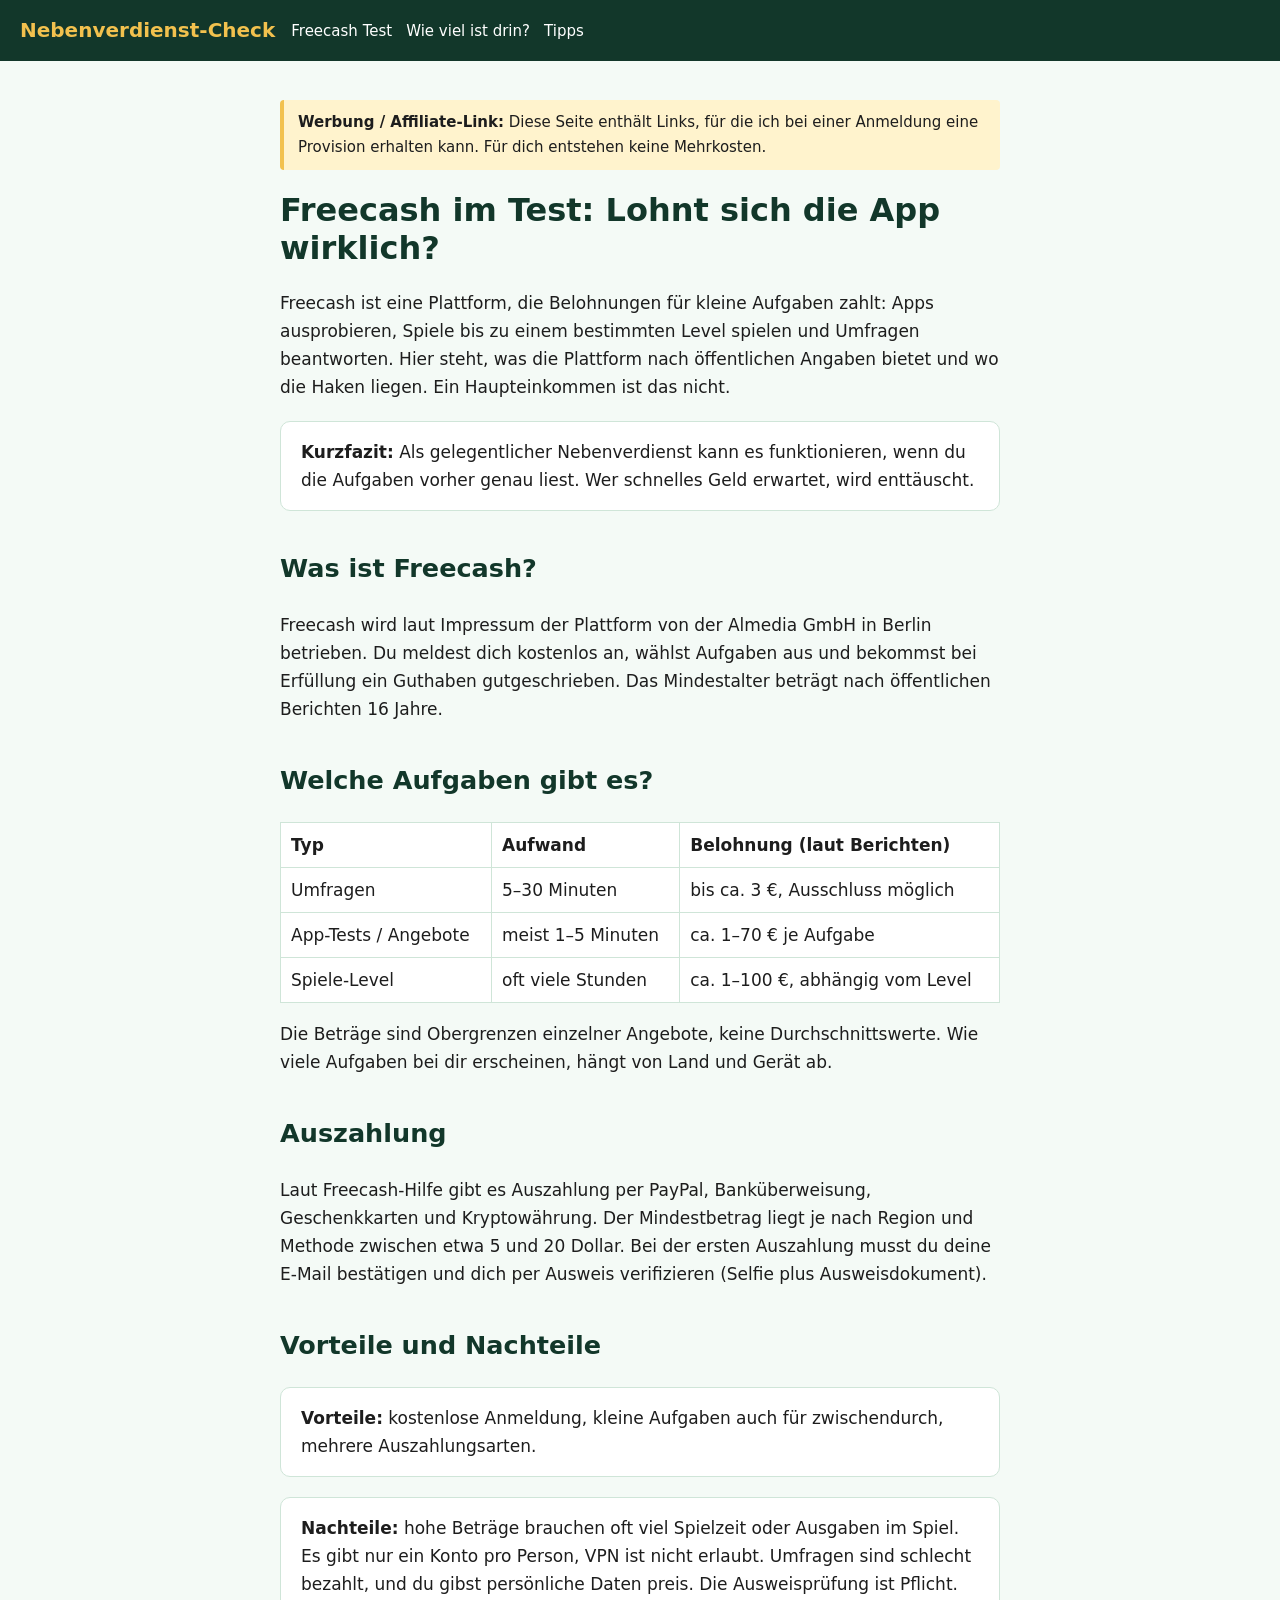
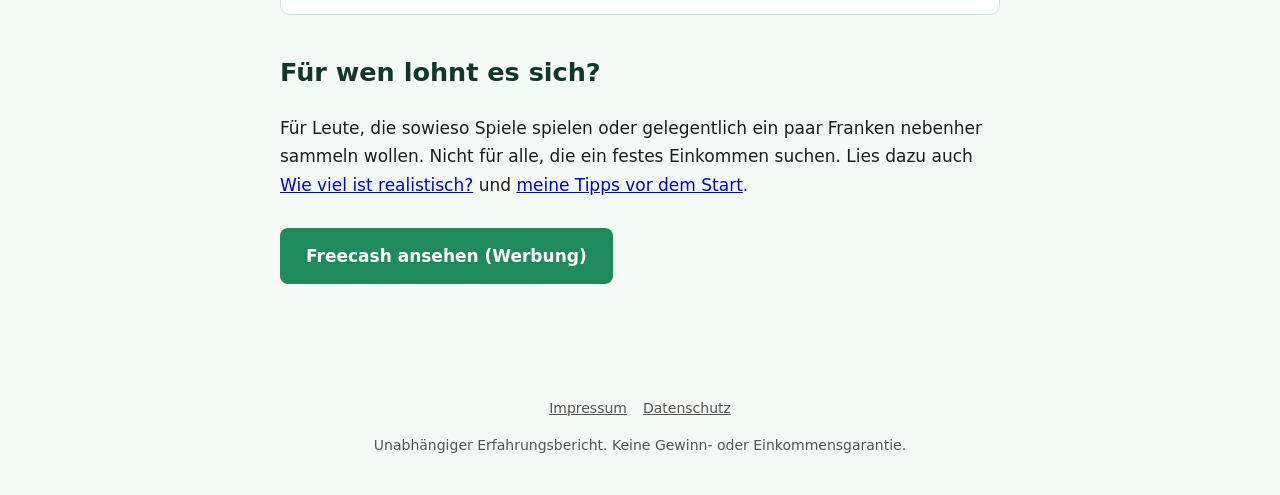
==== index.html @ c0facd13 "Add files via upload" ====
<!doctype html>
<html lang="de"><head><meta charset="utf-8"><meta name="viewport" content="width=device-width,initial-scale=1">
<title>Freecash im Test: Lohnt sich die App wirklich? | Nebenverdienst-Check</title>
<meta name="description" content="Freecash ehrlich getestet: Wie funktioniert die App, was ist realistisch, welche Nachteile gibt es und wie läuft die Auszahlung? Ohne Versprechen von schnellem Reichtum.">
<link rel="stylesheet" href="style.css"></head><body>
<header><a class="brand" translate="no" href="index.html">Nebenverdienst-Check</a>
<nav translate="no"><a href="index.html">Freecash Test</a><a href="verdienst.html">Wie viel ist drin?</a><a href="tipps.html">Tipps</a></nav></header>
<main>
<p class="hint"><b>Werbung / Affiliate-Link:</b> Diese Seite enthält Links, für die ich bei einer Anmeldung eine Provision erhalten kann. Für dich entstehen keine Mehrkosten.</p>
<h1>Freecash im Test: Lohnt sich die App wirklich?</h1>
<p>Freecash ist eine Plattform, die Belohnungen für kleine Aufgaben zahlt: Apps ausprobieren, Spiele bis zu einem bestimmten Level spielen und Umfragen beantworten. Hier steht, was die Plattform nach öffentlichen Angaben bietet und wo die Haken liegen. Ein Haupteinkommen ist das nicht.</p>
<div class="box"><b>Kurzfazit:</b> Als gelegentlicher Nebenverdienst kann es funktionieren, wenn du die Aufgaben vorher genau liest. Wer schnelles Geld erwartet, wird enttäuscht.</div>

<h2>Was ist Freecash?</h2>
<p>Freecash wird laut Impressum der Plattform von der Almedia GmbH in Berlin betrieben. Du meldest dich kostenlos an, wählst Aufgaben aus und bekommst bei Erfüllung ein Guthaben gutgeschrieben. Das Mindestalter beträgt nach öffentlichen Berichten 16 Jahre.</p>

<h2>Welche Aufgaben gibt es?</h2>
<table><tr><th>Typ</th><th>Aufwand</th><th>Belohnung (laut Berichten)</th></tr>
<tr><td>Umfragen</td><td>5–30 Minuten</td><td>bis ca. 3 €, Ausschluss möglich</td></tr>
<tr><td>App-Tests / Angebote</td><td>meist 1–5 Minuten</td><td>ca. 1–70 € je Aufgabe</td></tr>
<tr><td>Spiele-Level</td><td>oft viele Stunden</td><td>ca. 1–100 €, abhängig vom Level</td></tr></table>
<p>Die Beträge sind Obergrenzen einzelner Angebote, keine Durchschnittswerte. Wie viele Aufgaben bei dir erscheinen, hängt von Land und Gerät ab.</p>

<h2>Auszahlung</h2>
<p>Laut Freecash-Hilfe gibt es Auszahlung per PayPal, Banküberweisung, Geschenkkarten und Kryptowährung. Der Mindestbetrag liegt je nach Region und Methode zwischen etwa 5 und 20 Dollar. Bei der ersten Auszahlung musst du deine E-Mail bestätigen und dich per Ausweis verifizieren (Selfie plus Ausweisdokument).</p>

<h2>Vorteile und Nachteile</h2>
<div class="box"><b>Vorteile:</b> kostenlose Anmeldung, kleine Aufgaben auch für zwischendurch, mehrere Auszahlungsarten.</div>
<div class="box"><b>Nachteile:</b> hohe Beträge brauchen oft viel Spielzeit oder Ausgaben im Spiel. Es gibt nur ein Konto pro Person, VPN ist nicht erlaubt. Umfragen sind schlecht bezahlt, und du gibst persönliche Daten preis. Die Ausweisprüfung ist Pflicht.</div>

<h2>Für wen lohnt es sich?</h2>
<p>Für Leute, die sowieso Spiele spielen oder gelegentlich ein paar Franken nebenher sammeln wollen. Nicht für alle, die ein festes Einkommen suchen. Lies dazu auch <a href="verdienst.html">Wie viel ist realistisch?</a> und <a href="tipps.html">meine Tipps vor dem Start</a>.</p>

<p><a class="cta" rel="nofollow sponsored noopener" href="https://freecash.com/r/bd2f617508">Freecash ansehen (Werbung)</a></p>
</main>
<footer translate="no"><a href="imprint.html">Impressum</a><a href="privacy.html">Datenschutz</a><p>Unabhängiger Erfahrungsbericht. Keine Gewinn- oder Einkommensgarantie.</p></footer>
</body></html>
---- style.css ----
:root{--g:#1f8a5b;--d:#12372a;--c:#f4faf6;--y:#f2c14e;--t:#1d1d1d}
*{box-sizing:border-box}body{margin:0;font:17px/1.65 system-ui,Segoe UI,Arial,sans-serif;color:var(--t);background:var(--c)}
header{background:var(--d);color:#fff;padding:14px 20px;display:flex;flex-wrap:wrap;gap:16px;align-items:center}
header a{color:#fff;text-decoration:none}.brand{font-weight:700;font-size:20px;color:var(--y)}
nav a{margin-right:14px;font-size:15px}
main{max-width:760px;margin:0 auto;padding:24px 20px 60px}
h1{font-size:32px;line-height:1.2;color:var(--d)}h2{margin-top:36px;color:var(--d)}
.hint{background:#fff3cd;border-left:4px solid var(--y);padding:10px 14px;font-size:15px;border-radius:4px}
.box{background:#fff;border:1px solid #cfe5d8;border-radius:10px;padding:16px 20px;margin:20px 0}
.cta{display:inline-block;background:var(--g);color:#fff;padding:14px 26px;border-radius:8px;text-decoration:none;font-weight:700;margin:12px 0}
table{border-collapse:collapse;width:100%}td,th{border:1px solid #cfe5d8;padding:8px 10px;text-align:left;background:#fff}
footer{text-align:center;font-size:14px;padding:24px;color:#555}footer a{color:#555;margin:0 8px}
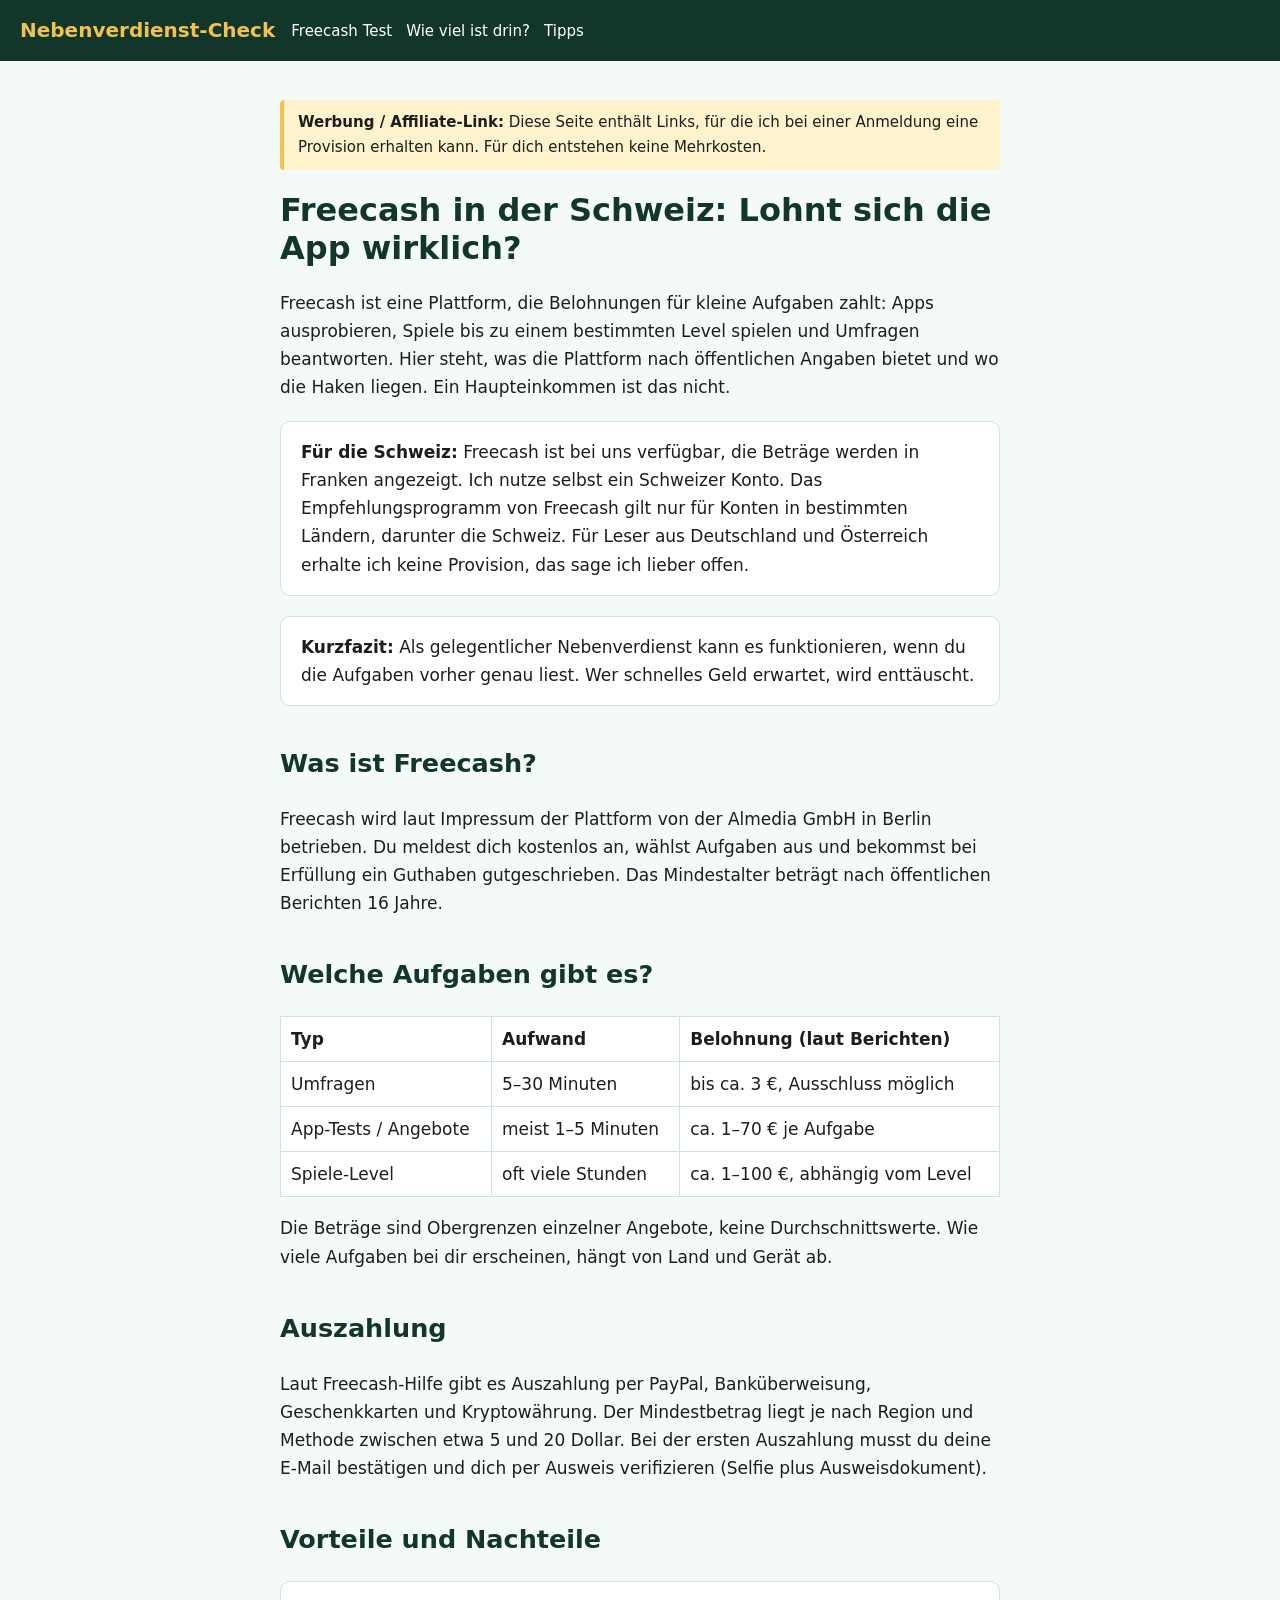
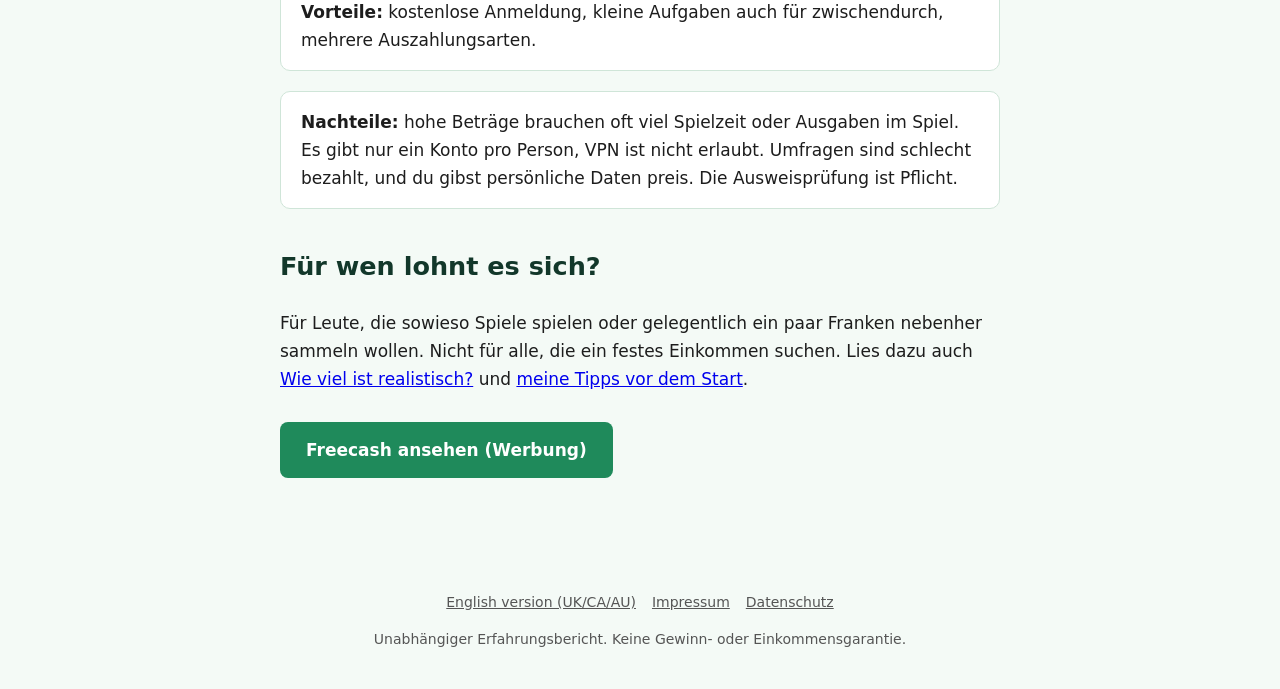
==== commit f0206f90: "Add files via upload" ====
--- a/index.html
+++ b/index.html
@@ -1,14 +1,15 @@
 <!doctype html>
 <html lang="de"><head><meta charset="utf-8"><meta name="viewport" content="width=device-width,initial-scale=1">
-<title>Freecash im Test: Lohnt sich die App wirklich? | Nebenverdienst-Check</title>
-<meta name="description" content="Freecash ehrlich getestet: Wie funktioniert die App, was ist realistisch, welche Nachteile gibt es und wie läuft die Auszahlung? Ohne Versprechen von schnellem Reichtum.">
+<title>Freecash Schweiz: Test und Erfahrungen | Nebenverdienst-Check</title>
+<meta name="description" content="Freecash in der Schweiz ehrlich getestet: Wie funktioniert die App, was ist realistisch, welche Nachteile gibt es und wie läuft die Auszahlung? Ohne Versprechen von schnellem Reichtum.">
 <link rel="stylesheet" href="style.css"></head><body>
 <header><a class="brand" translate="no" href="index.html">Nebenverdienst-Check</a>
 <nav translate="no"><a href="index.html">Freecash Test</a><a href="verdienst.html">Wie viel ist drin?</a><a href="tipps.html">Tipps</a></nav></header>
 <main>
 <p class="hint"><b>Werbung / Affiliate-Link:</b> Diese Seite enthält Links, für die ich bei einer Anmeldung eine Provision erhalten kann. Für dich entstehen keine Mehrkosten.</p>
-<h1>Freecash im Test: Lohnt sich die App wirklich?</h1>
+<h1>Freecash in der Schweiz: Lohnt sich die App wirklich?</h1>
 <p>Freecash ist eine Plattform, die Belohnungen für kleine Aufgaben zahlt: Apps ausprobieren, Spiele bis zu einem bestimmten Level spielen und Umfragen beantworten. Hier steht, was die Plattform nach öffentlichen Angaben bietet und wo die Haken liegen. Ein Haupteinkommen ist das nicht.</p>
+<div class="box"><b>Für die Schweiz:</b> Freecash ist bei uns verfügbar, die Beträge werden in Franken angezeigt. Ich nutze selbst ein Schweizer Konto. Das Empfehlungsprogramm von Freecash gilt nur für Konten in bestimmten Ländern, darunter die Schweiz. Für Leser aus Deutschland und Österreich erhalte ich keine Provision, das sage ich lieber offen.</div>
 <div class="box"><b>Kurzfazit:</b> Als gelegentlicher Nebenverdienst kann es funktionieren, wenn du die Aufgaben vorher genau liest. Wer schnelles Geld erwartet, wird enttäuscht.</div>
 
 <h2>Was ist Freecash?</h2>
@@ -33,5 +34,5 @@
 
 <p><a class="cta" rel="nofollow sponsored noopener" href="https://freecash.com/r/bd2f617508">Freecash ansehen (Werbung)</a></p>
 </main>
-<footer translate="no"><a href="imprint.html">Impressum</a><a href="privacy.html">Datenschutz</a><p>Unabhängiger Erfahrungsbericht. Keine Gewinn- oder Einkommensgarantie.</p></footer>
+<footer translate="no"><a href="en/index.html">English version (UK/CA/AU)</a><a href="imprint.html">Impressum</a><a href="privacy.html">Datenschutz</a><p>Unabhängiger Erfahrungsbericht. Keine Gewinn- oder Einkommensgarantie.</p></footer>
 </body></html>
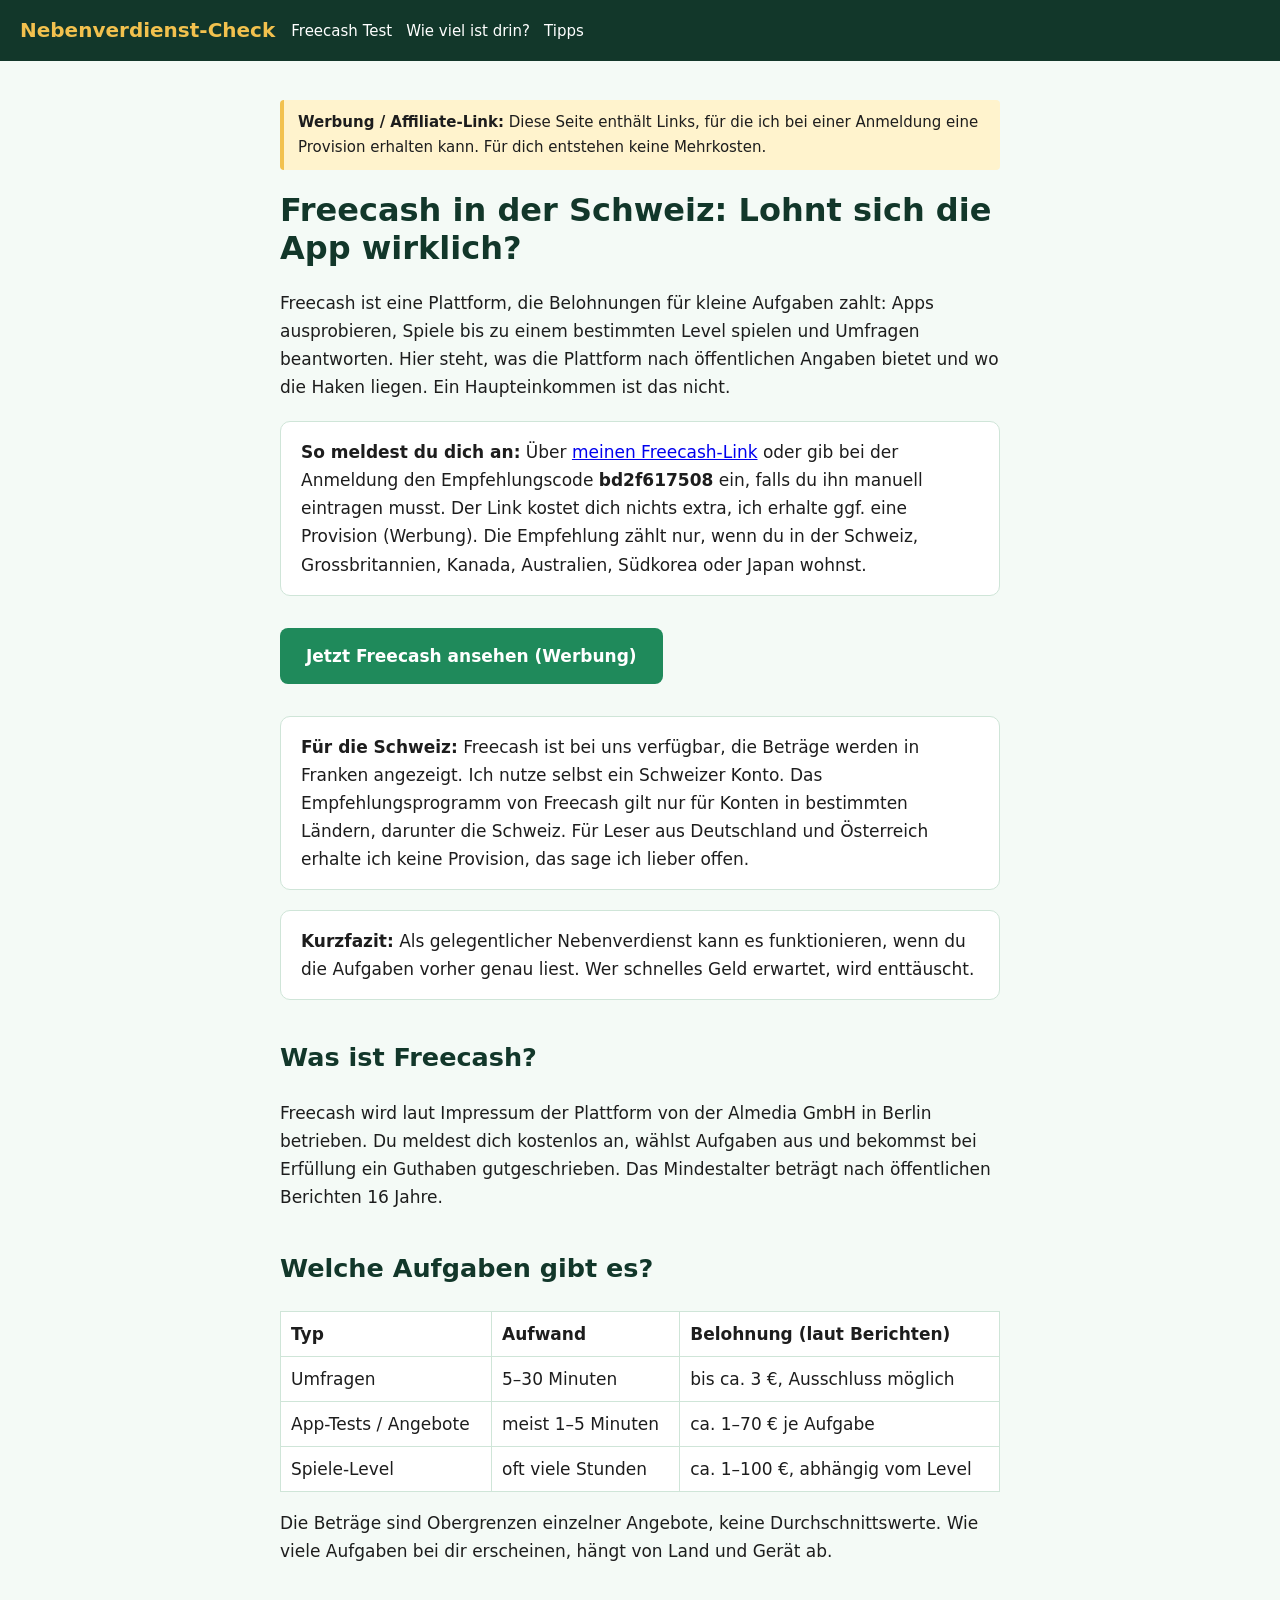
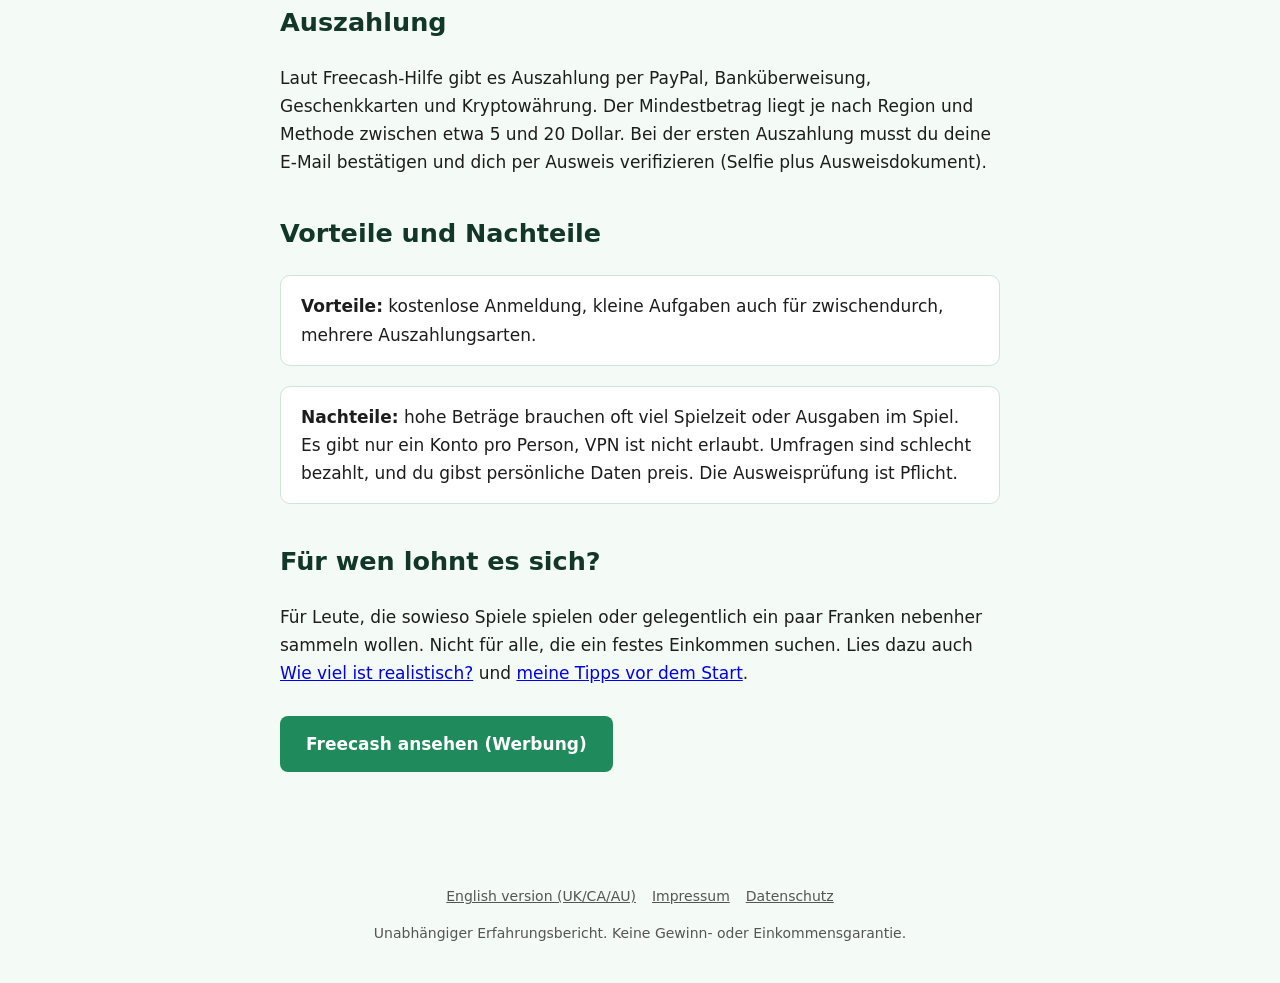
==== commit 93d68e7a: "Add files via upload" ====
--- a/index.html
+++ b/index.html
@@ -9,6 +9,9 @@
 <p class="hint"><b>Werbung / Affiliate-Link:</b> Diese Seite enthält Links, für die ich bei einer Anmeldung eine Provision erhalten kann. Für dich entstehen keine Mehrkosten.</p>
 <h1>Freecash in der Schweiz: Lohnt sich die App wirklich?</h1>
 <p>Freecash ist eine Plattform, die Belohnungen für kleine Aufgaben zahlt: Apps ausprobieren, Spiele bis zu einem bestimmten Level spielen und Umfragen beantworten. Hier steht, was die Plattform nach öffentlichen Angaben bietet und wo die Haken liegen. Ein Haupteinkommen ist das nicht.</p>
+<div class="box"><b>So meldest du dich an:</b> Über <a rel="nofollow sponsored noopener" href="https://freecash.com/r/bd2f617508">meinen Freecash-Link</a> oder gib bei der Anmeldung den Empfehlungscode <b>bd2f617508</b> ein, falls du ihn manuell eintragen musst. Der Link kostet dich nichts extra, ich erhalte ggf. eine Provision (Werbung). Die Empfehlung zählt nur, wenn du in der Schweiz, Grossbritannien, Kanada, Australien, Südkorea oder Japan wohnst.</div>
+<p><a class="cta" rel="nofollow sponsored noopener" href="https://freecash.com/r/bd2f617508">Jetzt Freecash ansehen (Werbung)</a></p>
+
 <div class="box"><b>Für die Schweiz:</b> Freecash ist bei uns verfügbar, die Beträge werden in Franken angezeigt. Ich nutze selbst ein Schweizer Konto. Das Empfehlungsprogramm von Freecash gilt nur für Konten in bestimmten Ländern, darunter die Schweiz. Für Leser aus Deutschland und Österreich erhalte ich keine Provision, das sage ich lieber offen.</div>
 <div class="box"><b>Kurzfazit:</b> Als gelegentlicher Nebenverdienst kann es funktionieren, wenn du die Aufgaben vorher genau liest. Wer schnelles Geld erwartet, wird enttäuscht.</div>
 
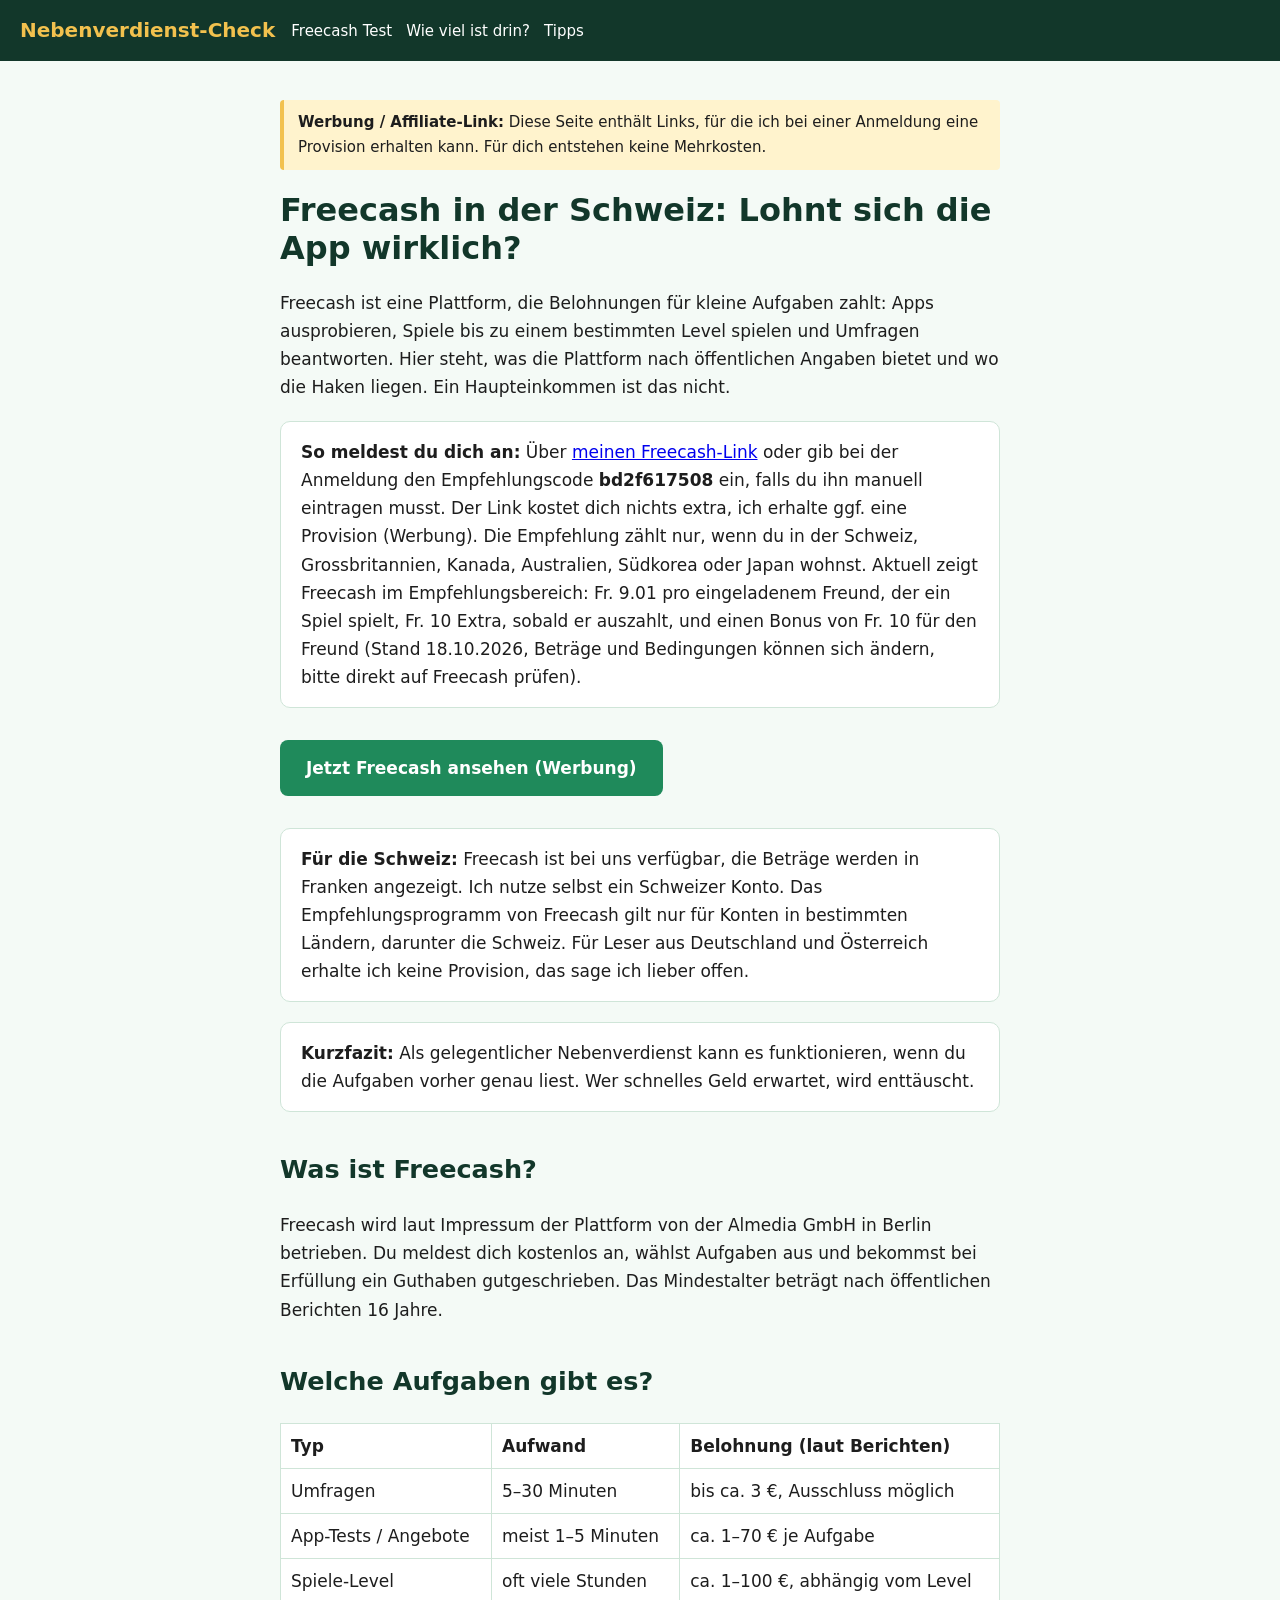
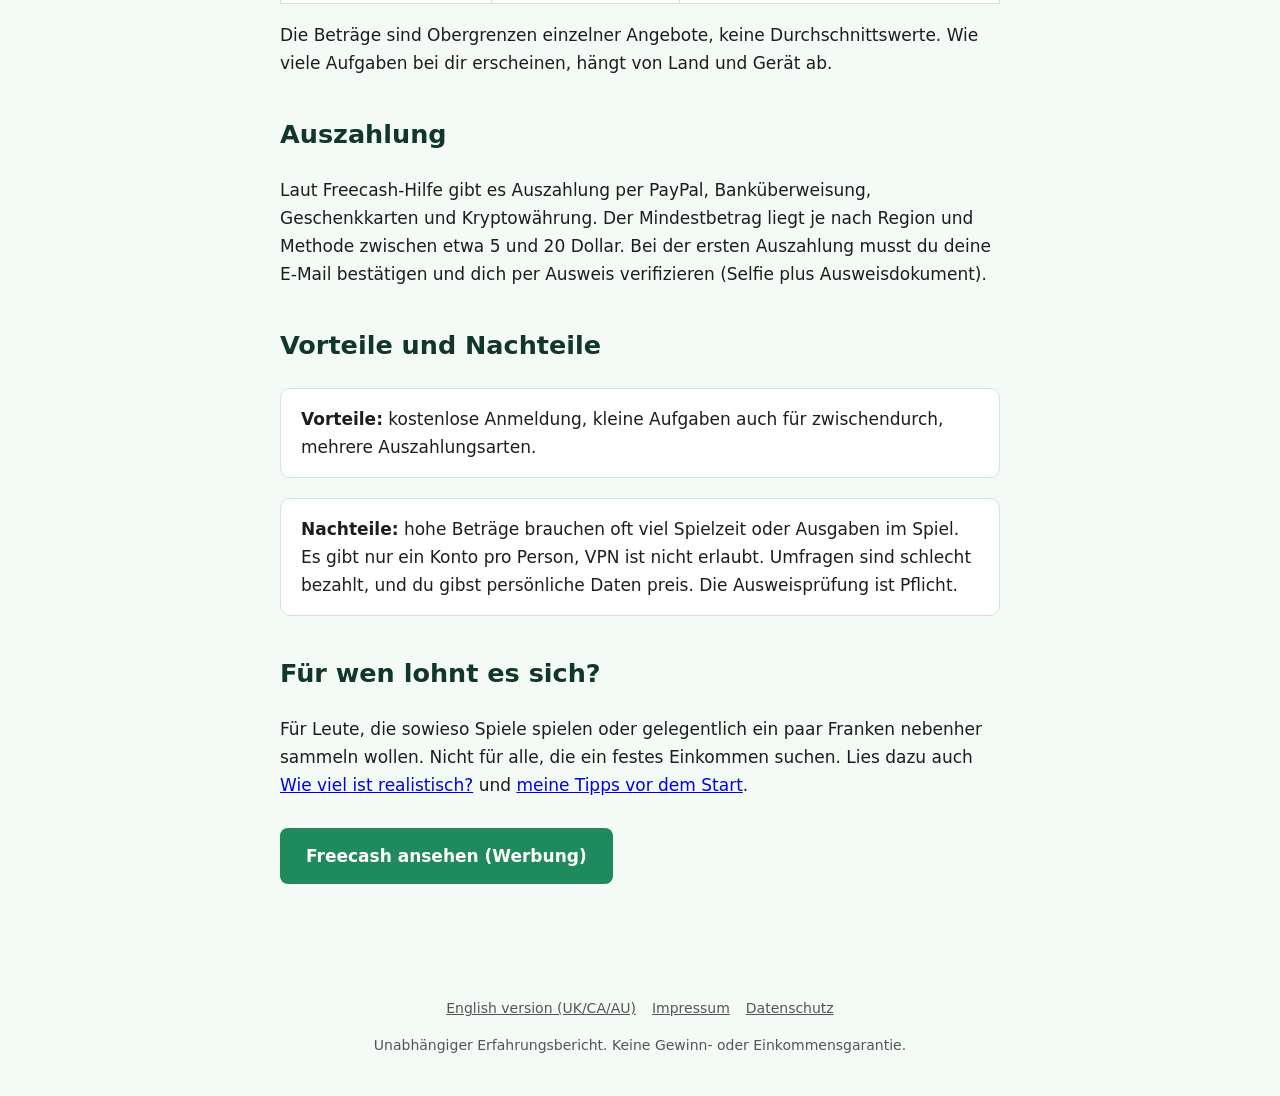
==== commit c2e43e6b: "Add files via upload" ====
--- a/index.html
+++ b/index.html
@@ -9,7 +9,7 @@
 <p class="hint"><b>Werbung / Affiliate-Link:</b> Diese Seite enthält Links, für die ich bei einer Anmeldung eine Provision erhalten kann. Für dich entstehen keine Mehrkosten.</p>
 <h1>Freecash in der Schweiz: Lohnt sich die App wirklich?</h1>
 <p>Freecash ist eine Plattform, die Belohnungen für kleine Aufgaben zahlt: Apps ausprobieren, Spiele bis zu einem bestimmten Level spielen und Umfragen beantworten. Hier steht, was die Plattform nach öffentlichen Angaben bietet und wo die Haken liegen. Ein Haupteinkommen ist das nicht.</p>
-<div class="box"><b>So meldest du dich an:</b> Über <a rel="nofollow sponsored noopener" href="https://freecash.com/r/bd2f617508">meinen Freecash-Link</a> oder gib bei der Anmeldung den Empfehlungscode <b>bd2f617508</b> ein, falls du ihn manuell eintragen musst. Der Link kostet dich nichts extra, ich erhalte ggf. eine Provision (Werbung). Die Empfehlung zählt nur, wenn du in der Schweiz, Grossbritannien, Kanada, Australien, Südkorea oder Japan wohnst.</div>
+<div class="box"><b>So meldest du dich an:</b> Über <a rel="nofollow sponsored noopener" href="https://freecash.com/r/bd2f617508">meinen Freecash-Link</a> oder gib bei der Anmeldung den Empfehlungscode <b>bd2f617508</b> ein, falls du ihn manuell eintragen musst. Der Link kostet dich nichts extra, ich erhalte ggf. eine Provision (Werbung). Die Empfehlung zählt nur, wenn du in der Schweiz, Grossbritannien, Kanada, Australien, Südkorea oder Japan wohnst. Aktuell zeigt Freecash im Empfehlungsbereich: Fr. 9.01 pro eingeladenem Freund, der ein Spiel spielt, Fr. 10 Extra, sobald er auszahlt, und einen Bonus von Fr. 10 für den Freund (Stand 18.10.2026, Beträge und Bedingungen können sich ändern, bitte direkt auf Freecash prüfen).</div>
 <p><a class="cta" rel="nofollow sponsored noopener" href="https://freecash.com/r/bd2f617508">Jetzt Freecash ansehen (Werbung)</a></p>
 
 <div class="box"><b>Für die Schweiz:</b> Freecash ist bei uns verfügbar, die Beträge werden in Franken angezeigt. Ich nutze selbst ein Schweizer Konto. Das Empfehlungsprogramm von Freecash gilt nur für Konten in bestimmten Ländern, darunter die Schweiz. Für Leser aus Deutschland und Österreich erhalte ich keine Provision, das sage ich lieber offen.</div>
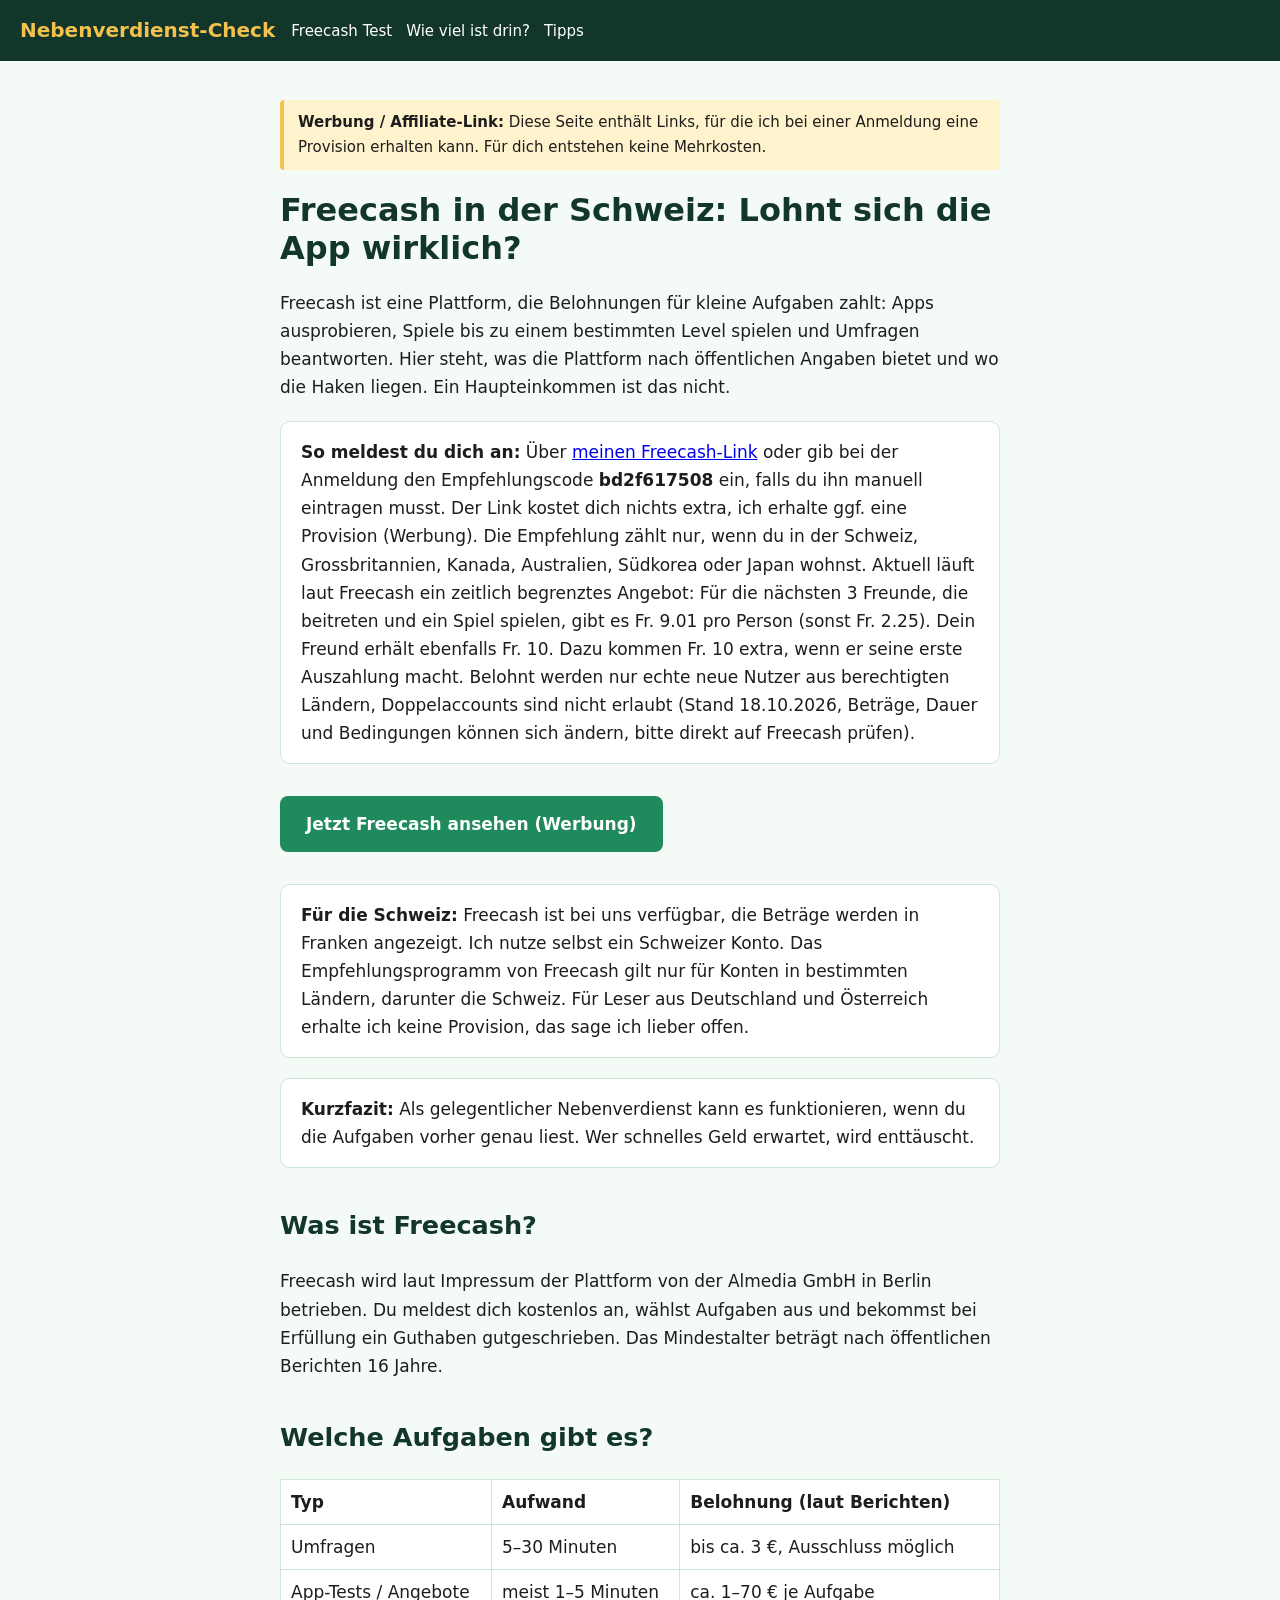
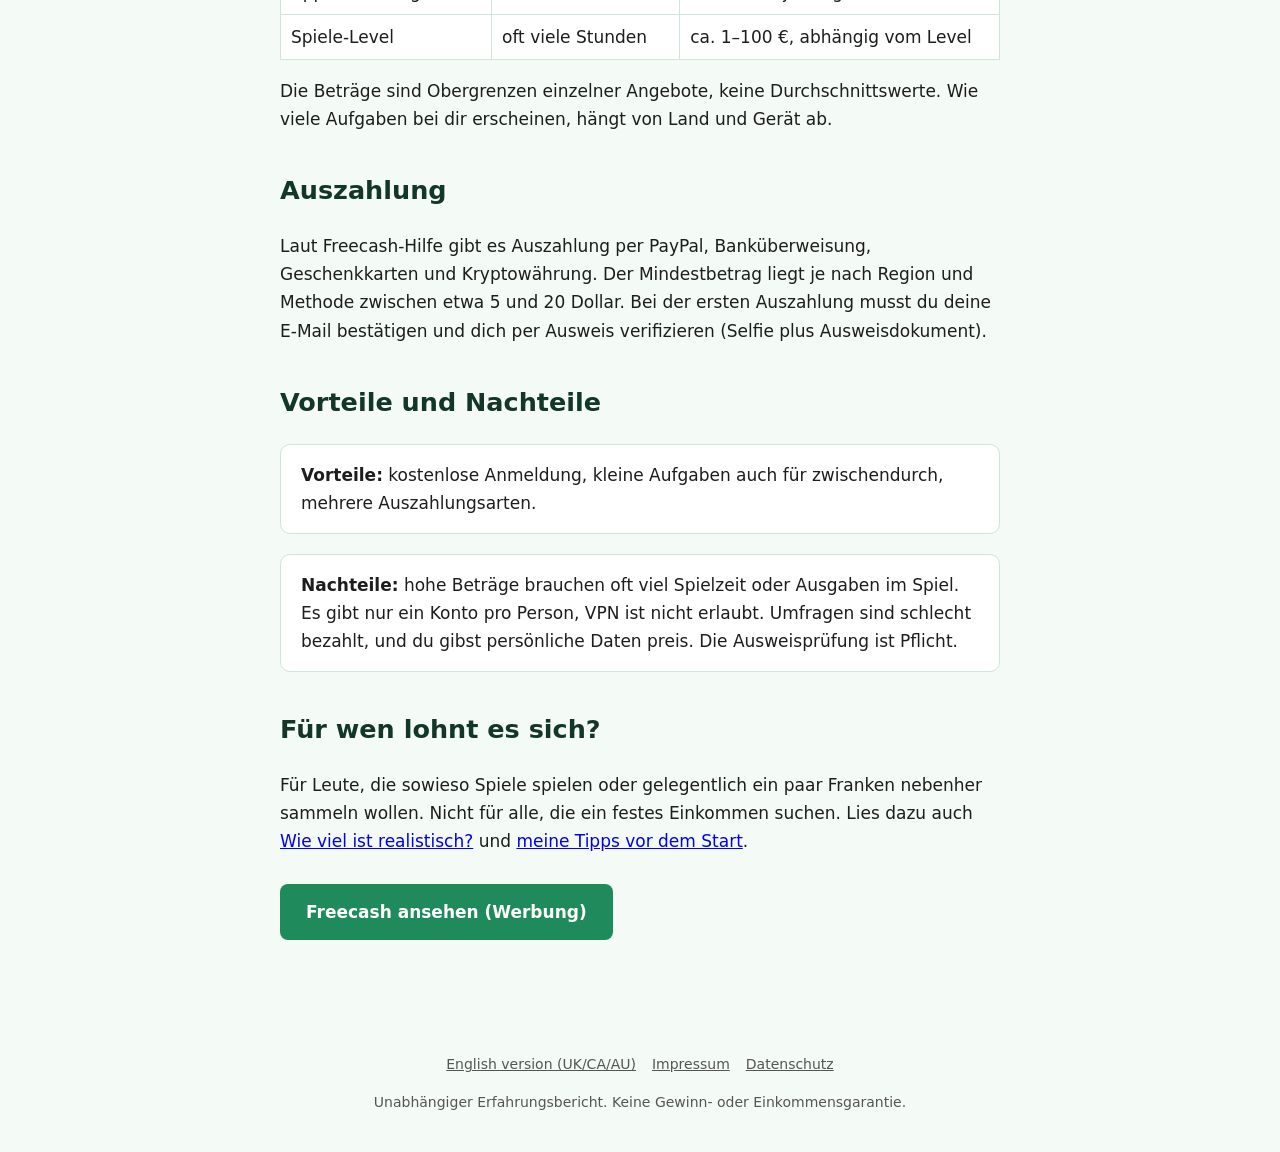
==== commit 90eaf7f5: "Add files via upload" ====
--- a/index.html
+++ b/index.html
@@ -9,7 +9,7 @@
 <p class="hint"><b>Werbung / Affiliate-Link:</b> Diese Seite enthält Links, für die ich bei einer Anmeldung eine Provision erhalten kann. Für dich entstehen keine Mehrkosten.</p>
 <h1>Freecash in der Schweiz: Lohnt sich die App wirklich?</h1>
 <p>Freecash ist eine Plattform, die Belohnungen für kleine Aufgaben zahlt: Apps ausprobieren, Spiele bis zu einem bestimmten Level spielen und Umfragen beantworten. Hier steht, was die Plattform nach öffentlichen Angaben bietet und wo die Haken liegen. Ein Haupteinkommen ist das nicht.</p>
-<div class="box"><b>So meldest du dich an:</b> Über <a rel="nofollow sponsored noopener" href="https://freecash.com/r/bd2f617508">meinen Freecash-Link</a> oder gib bei der Anmeldung den Empfehlungscode <b>bd2f617508</b> ein, falls du ihn manuell eintragen musst. Der Link kostet dich nichts extra, ich erhalte ggf. eine Provision (Werbung). Die Empfehlung zählt nur, wenn du in der Schweiz, Grossbritannien, Kanada, Australien, Südkorea oder Japan wohnst. Aktuell zeigt Freecash im Empfehlungsbereich: Fr. 9.01 pro eingeladenem Freund, der ein Spiel spielt, Fr. 10 Extra, sobald er auszahlt, und einen Bonus von Fr. 10 für den Freund (Stand 18.10.2026, Beträge und Bedingungen können sich ändern, bitte direkt auf Freecash prüfen).</div>
+<div class="box"><b>So meldest du dich an:</b> Über <a rel="nofollow sponsored noopener" href="https://freecash.com/r/bd2f617508">meinen Freecash-Link</a> oder gib bei der Anmeldung den Empfehlungscode <b>bd2f617508</b> ein, falls du ihn manuell eintragen musst. Der Link kostet dich nichts extra, ich erhalte ggf. eine Provision (Werbung). Die Empfehlung zählt nur, wenn du in der Schweiz, Grossbritannien, Kanada, Australien, Südkorea oder Japan wohnst. Aktuell läuft laut Freecash ein zeitlich begrenztes Angebot: Für die nächsten 3 Freunde, die beitreten und ein Spiel spielen, gibt es Fr. 9.01 pro Person (sonst Fr. 2.25). Dein Freund erhält ebenfalls Fr. 10. Dazu kommen Fr. 10 extra, wenn er seine erste Auszahlung macht. Belohnt werden nur echte neue Nutzer aus berechtigten Ländern, Doppelaccounts sind nicht erlaubt (Stand 18.10.2026, Beträge, Dauer und Bedingungen können sich ändern, bitte direkt auf Freecash prüfen).</div>
 <p><a class="cta" rel="nofollow sponsored noopener" href="https://freecash.com/r/bd2f617508">Jetzt Freecash ansehen (Werbung)</a></p>
 
 <div class="box"><b>Für die Schweiz:</b> Freecash ist bei uns verfügbar, die Beträge werden in Franken angezeigt. Ich nutze selbst ein Schweizer Konto. Das Empfehlungsprogramm von Freecash gilt nur für Konten in bestimmten Ländern, darunter die Schweiz. Für Leser aus Deutschland und Österreich erhalte ich keine Provision, das sage ich lieber offen.</div>
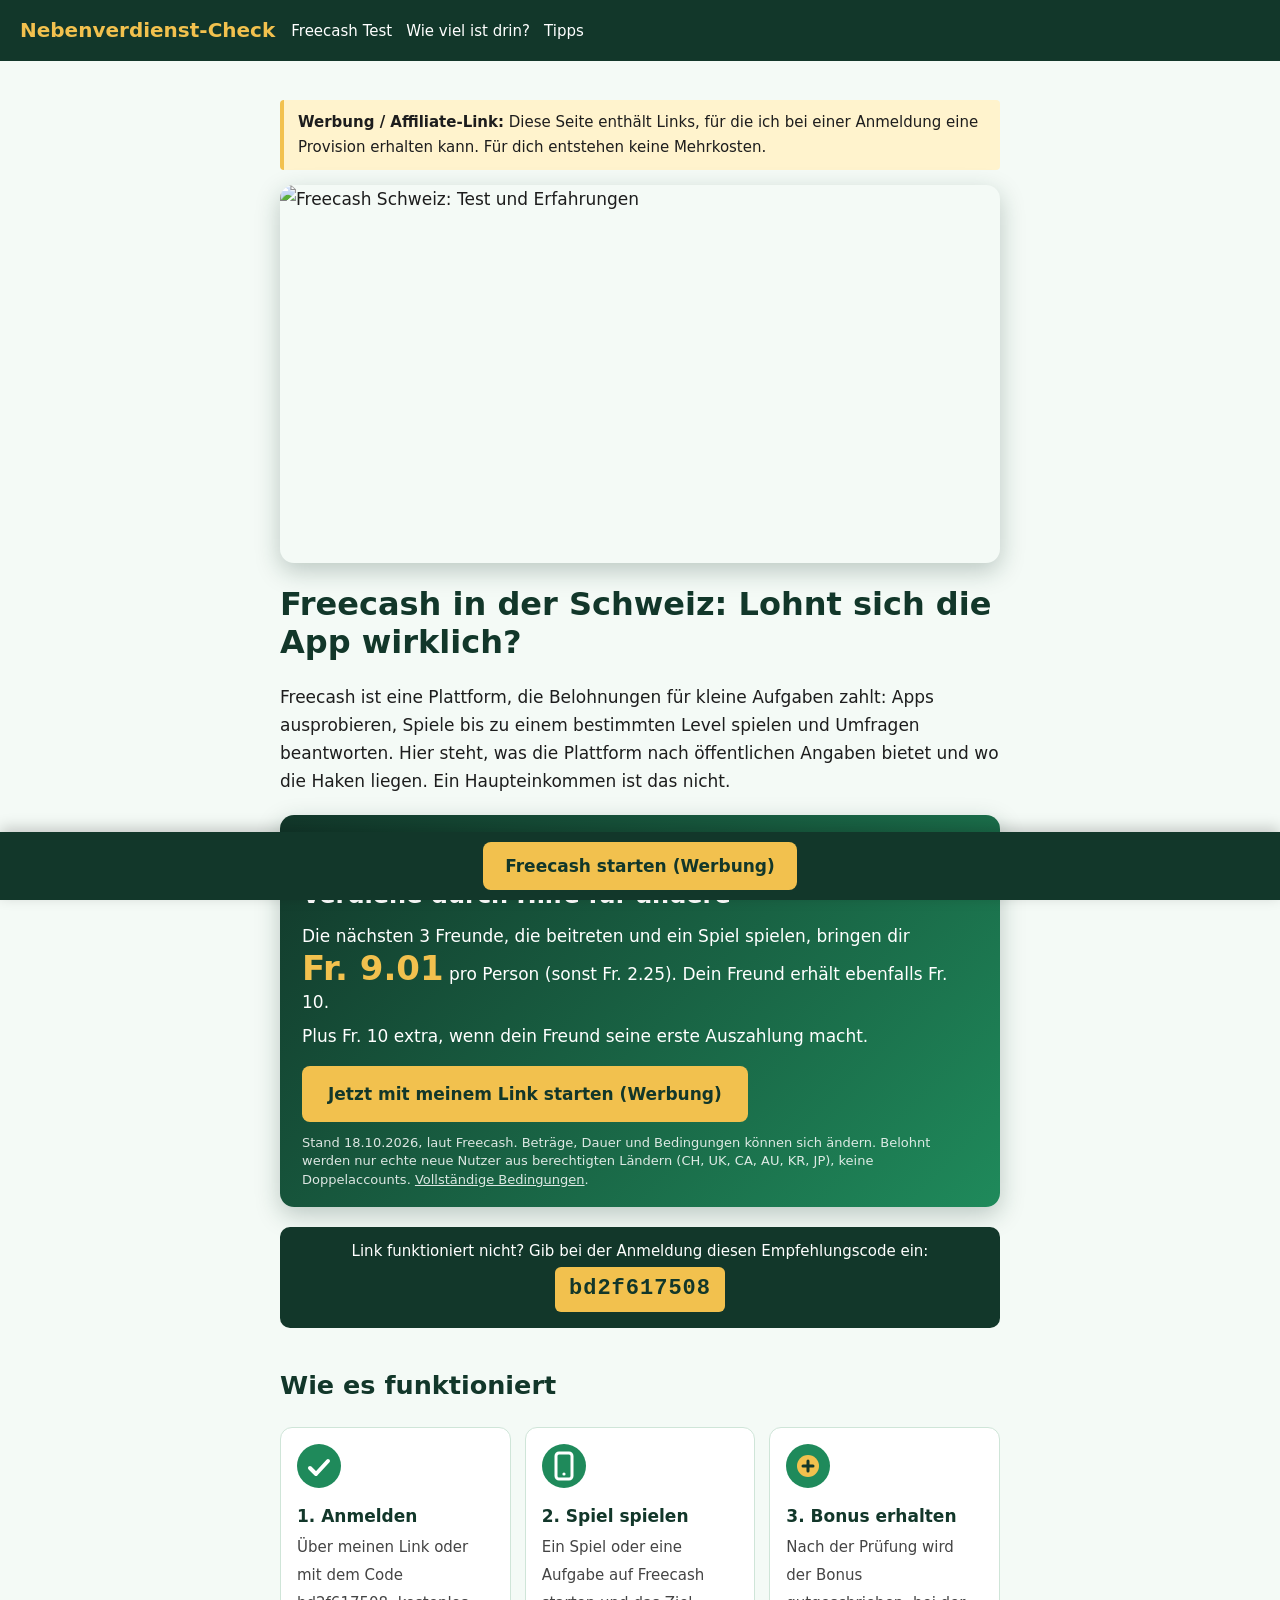
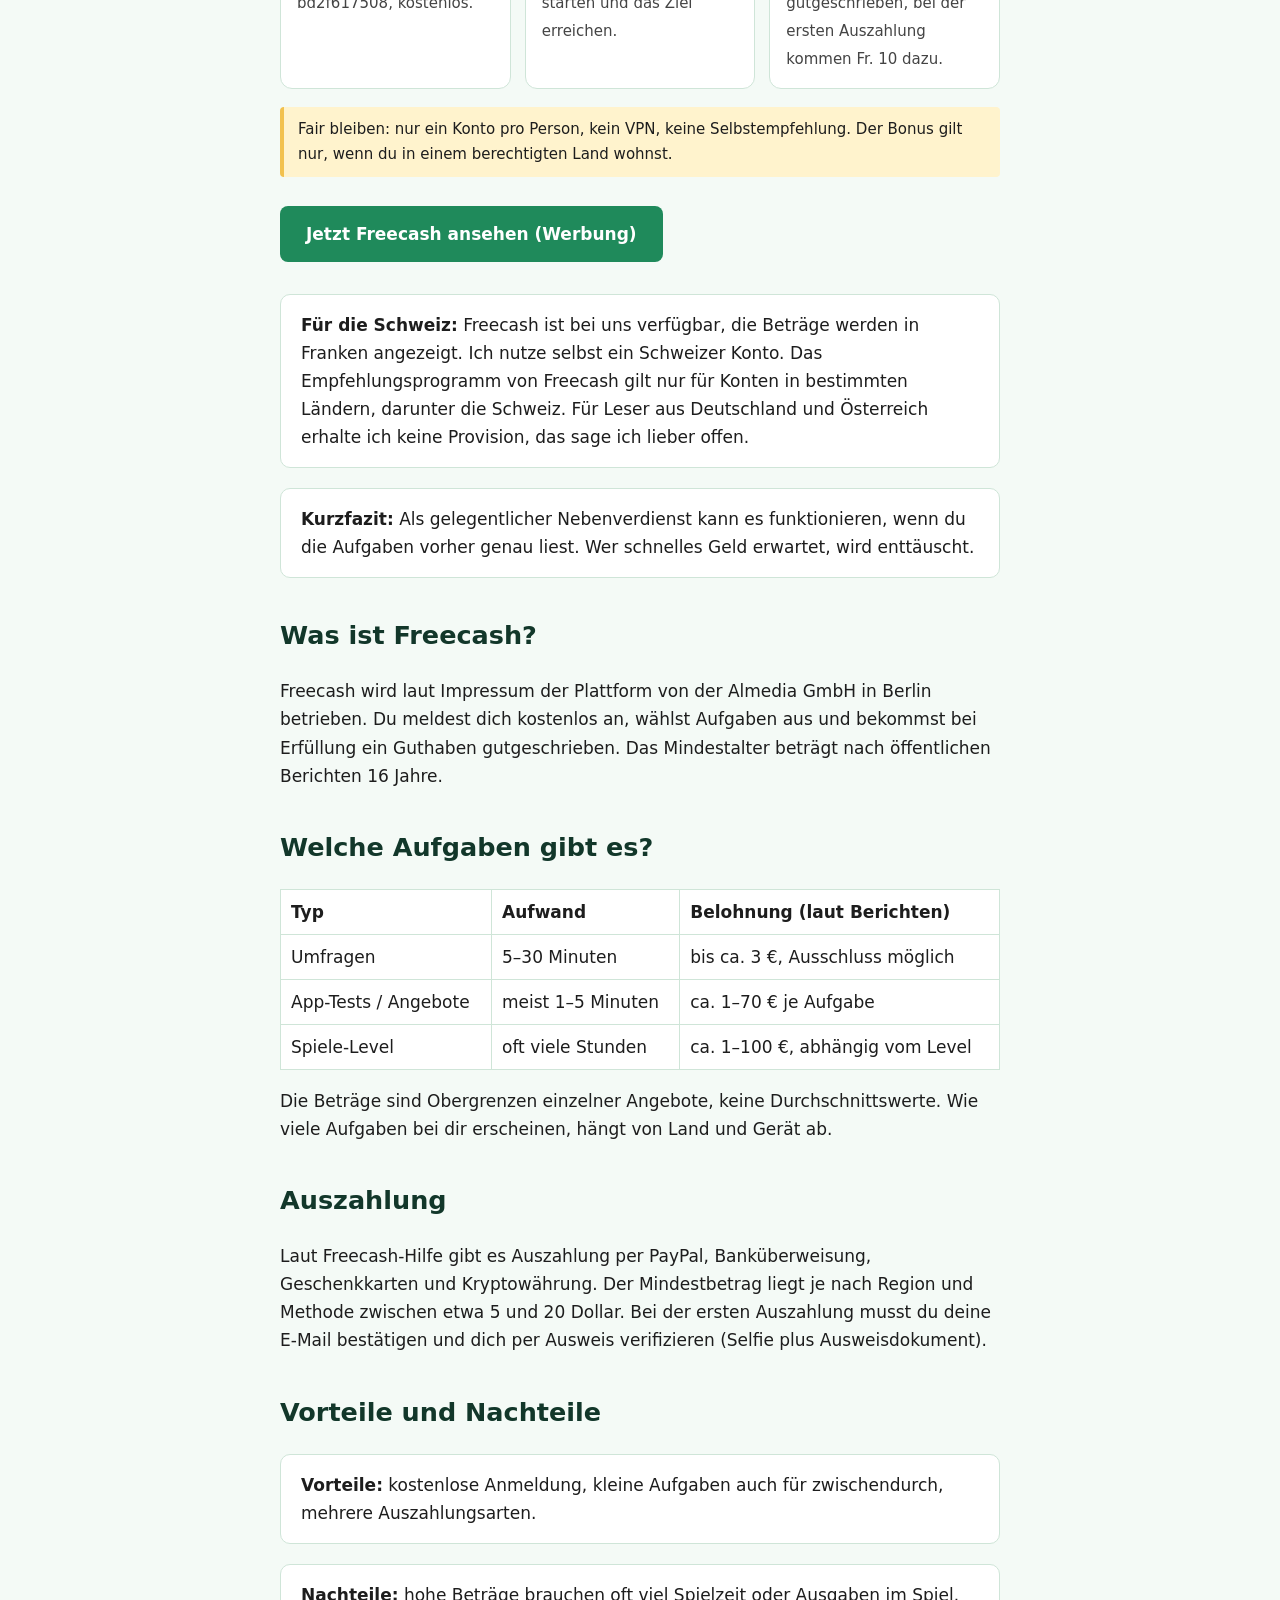
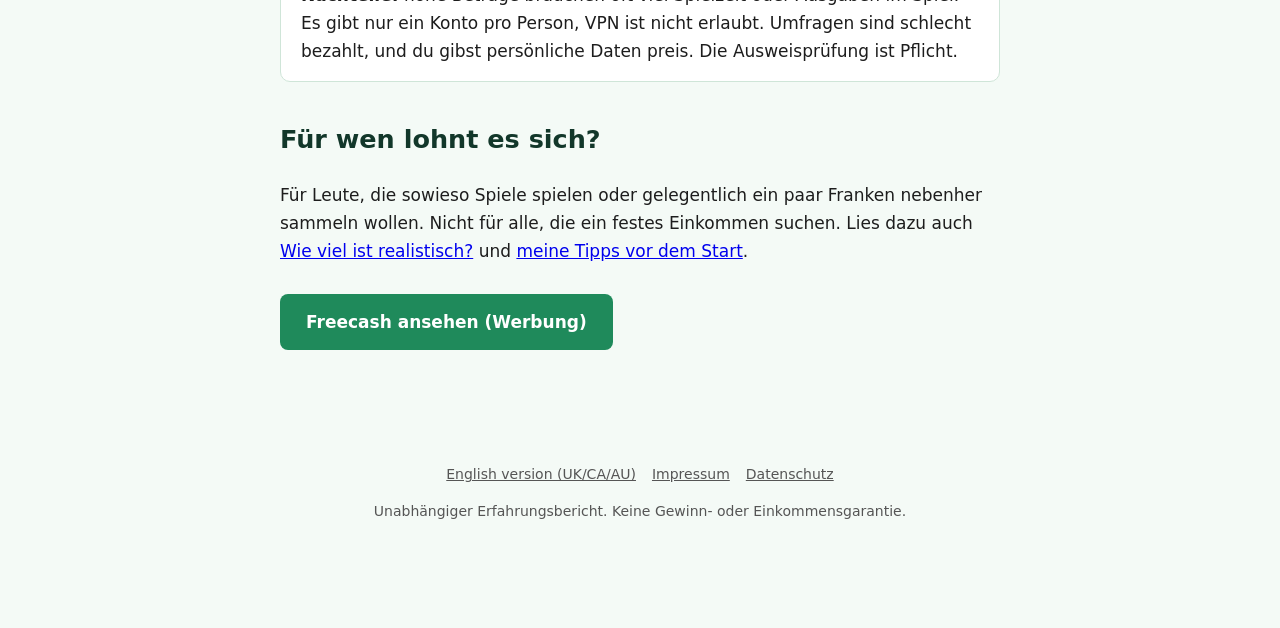
==== commit 1992ff86: "Add files via upload" ====
--- a/index.html
+++ b/index.html
@@ -7,9 +7,21 @@
 <nav translate="no"><a href="index.html">Freecash Test</a><a href="verdienst.html">Wie viel ist drin?</a><a href="tipps.html">Tipps</a></nav></header>
 <main>
 <p class="hint"><b>Werbung / Affiliate-Link:</b> Diese Seite enthält Links, für die ich bei einer Anmeldung eine Provision erhalten kann. Für dich entstehen keine Mehrkosten.</p>
+<img class="hero" src="img/hero-de.jpg" width="1200" height="630" alt="Freecash Schweiz: Test und Erfahrungen">
 <h1>Freecash in der Schweiz: Lohnt sich die App wirklich?</h1>
 <p>Freecash ist eine Plattform, die Belohnungen für kleine Aufgaben zahlt: Apps ausprobieren, Spiele bis zu einem bestimmten Level spielen und Umfragen beantworten. Hier steht, was die Plattform nach öffentlichen Angaben bietet und wo die Haken liegen. Ein Haupteinkommen ist das nicht.</p>
-<div class="box"><b>So meldest du dich an:</b> Über <a rel="nofollow sponsored noopener" href="https://freecash.com/r/bd2f617508">meinen Freecash-Link</a> oder gib bei der Anmeldung den Empfehlungscode <b>bd2f617508</b> ein, falls du ihn manuell eintragen musst. Der Link kostet dich nichts extra, ich erhalte ggf. eine Provision (Werbung). Die Empfehlung zählt nur, wenn du in der Schweiz, Grossbritannien, Kanada, Australien, Südkorea oder Japan wohnst. Aktuell läuft laut Freecash ein zeitlich begrenztes Angebot: Für die nächsten 3 Freunde, die beitreten und ein Spiel spielen, gibt es Fr. 9.01 pro Person (sonst Fr. 2.25). Dein Freund erhält ebenfalls Fr. 10. Dazu kommen Fr. 10 extra, wenn er seine erste Auszahlung macht. Belohnt werden nur echte neue Nutzer aus berechtigten Ländern, Doppelaccounts sind nicht erlaubt (Stand 18.10.2026, Beträge, Dauer und Bedingungen können sich ändern, bitte direkt auf Freecash prüfen).</div>
+<div class="offer-card"><span class="tag">Zeitlich begrenztes Angebot</span>
+<h2>Verdiene durch Hilfe für andere</h2>
+<p>Die nächsten 3 Freunde, die beitreten und ein Spiel spielen, bringen dir <span class="big">Fr. 9.01</span> pro Person (sonst Fr. 2.25). Dein Freund erhält ebenfalls Fr. 10.</p>
+<p>Plus Fr. 10 extra, wenn dein Freund seine erste Auszahlung macht.</p>
+<a class="cta" rel="nofollow sponsored noopener" href="https://freecash.com/r/bd2f617508">Jetzt mit meinem Link starten (Werbung)</a>
+<small>Stand 18.10.2026, laut Freecash. Beträge, Dauer und Bedingungen können sich ändern. Belohnt werden nur echte neue Nutzer aus berechtigten Ländern (CH, UK, CA, AU, KR, JP), keine Doppelaccounts. <a rel="nofollow noopener" href="https://freecash.com/policies/affiliate">Vollständige Bedingungen</a>.</small></div>
+<div class="codebox">Link funktioniert nicht? Gib bei der Anmeldung diesen Empfehlungscode ein:<br><code>bd2f617508</code></div>
+<h2>Wie es funktioniert</h2>
+<div class="steps"><div class="step"><svg viewBox="0 0 44 44" aria-hidden="true"><circle cx="22" cy="22" r="22" fill="#1f8a5b"/><path d="M13 24l6 6 12-13" fill="none" stroke="#fff" stroke-width="4" stroke-linecap="round" stroke-linejoin="round"/></svg><b>1. Anmelden</b><span>Über meinen Link oder mit dem Code bd2f617508, kostenlos.</span></div>
+<div class="step"><svg viewBox="0 0 44 44" aria-hidden="true"><circle cx="22" cy="22" r="22" fill="#1f8a5b"/><rect x="14" y="9" width="16" height="26" rx="3" fill="none" stroke="#fff" stroke-width="3"/><circle cx="22" cy="30" r="1.6" fill="#fff"/></svg><b>2. Spiel spielen</b><span>Ein Spiel oder eine Aufgabe auf Freecash starten und das Ziel erreichen.</span></div>
+<div class="step"><svg viewBox="0 0 44 44" aria-hidden="true"><circle cx="22" cy="22" r="22" fill="#1f8a5b"/><circle cx="22" cy="22" r="11" fill="#f2c14e"/><path d="M17 22h10M22 17v10" stroke="#12372a" stroke-width="3" stroke-linecap="round"/></svg><b>3. Bonus erhalten</b><span>Nach der Prüfung wird der Bonus gutgeschrieben, bei der ersten Auszahlung kommen Fr. 10 dazu.</span></div></div>
+<p class="hint">Fair bleiben: nur ein Konto pro Person, kein VPN, keine Selbstempfehlung. Der Bonus gilt nur, wenn du in einem berechtigten Land wohnst.</p>
 <p><a class="cta" rel="nofollow sponsored noopener" href="https://freecash.com/r/bd2f617508">Jetzt Freecash ansehen (Werbung)</a></p>
 
 <div class="box"><b>Für die Schweiz:</b> Freecash ist bei uns verfügbar, die Beträge werden in Franken angezeigt. Ich nutze selbst ein Schweizer Konto. Das Empfehlungsprogramm von Freecash gilt nur für Konten in bestimmten Ländern, darunter die Schweiz. Für Leser aus Deutschland und Österreich erhalte ich keine Provision, das sage ich lieber offen.</div>
@@ -38,4 +50,5 @@
 <p><a class="cta" rel="nofollow sponsored noopener" href="https://freecash.com/r/bd2f617508">Freecash ansehen (Werbung)</a></p>
 </main>
 <footer translate="no"><a href="en/index.html">English version (UK/CA/AU)</a><a href="imprint.html">Impressum</a><a href="privacy.html">Datenschutz</a><p>Unabhängiger Erfahrungsbericht. Keine Gewinn- oder Einkommensgarantie.</p></footer>
+<div class="bar"><a rel="nofollow sponsored noopener" href="https://freecash.com/r/bd2f617508">Freecash starten (Werbung)</a></div>
 </body></html>
--- a/style.css
+++ b/style.css
@@ -10,3 +10,22 @@
 .cta{display:inline-block;background:var(--g);color:#fff;padding:14px 26px;border-radius:8px;text-decoration:none;font-weight:700;margin:12px 0}
 table{border-collapse:collapse;width:100%}td,th{border:1px solid #cfe5d8;padding:8px 10px;text-align:left;background:#fff}
 footer{text-align:center;font-size:14px;padding:24px;color:#555}footer a{color:#555;margin:0 8px}
+img.hero{width:100%;height:auto;border-radius:14px;display:block;margin:12px 0 22px;box-shadow:0 8px 24px rgba(18,55,42,.25)}
+.offer{border:2px solid var(--y);background:#fffdf3}
+.offer-card{background:linear-gradient(135deg,#12372a,#1f8a5b);color:#fff;border-radius:14px;padding:22px 22px 18px;margin:20px 0;box-shadow:0 8px 24px rgba(18,55,42,.25)}
+.offer-card .tag{display:inline-block;background:var(--y);color:var(--d);font-weight:700;font-size:13px;letter-spacing:.5px;border-radius:20px;padding:3px 12px;text-transform:uppercase}
+.offer-card h2{color:#fff;margin:10px 0 6px;font-size:24px}
+.offer-card p{margin:6px 0}.offer-card .big{white-space:nowrap;font-size:34px;font-weight:800;color:var(--y);line-height:1.1}
+.offer-card a.cta{background:var(--y);color:var(--d);margin:10px 0 4px}
+.offer-card small{opacity:.85;display:block;margin-top:8px;font-size:13px;line-height:1.4}
+.offer-card small a{color:#fff}
+.steps{display:grid;grid-template-columns:repeat(auto-fit,minmax(200px,1fr));gap:14px;margin:18px 0}
+.step{background:#fff;border:1px solid #cfe5d8;border-radius:12px;padding:16px;text-align:left}
+.step svg{width:44px;height:44px;margin-bottom:6px}
+.step b{display:block;color:var(--d);margin-bottom:2px}
+.step span{font-size:15px;color:#444}
+.codebox{background:var(--d);color:#fff;border-radius:10px;padding:12px 18px;text-align:center;font-size:15px;margin:14px 0}
+.codebox code{display:inline-block;background:var(--y);color:var(--d);font-weight:800;font-size:22px;letter-spacing:1px;padding:4px 14px;border-radius:6px;margin:4px 0;user-select:all}
+.bar{position:fixed;left:0;right:0;bottom:0;background:var(--d);padding:10px 14px;text-align:center;z-index:9;box-shadow:0 -4px 14px rgba(0,0,0,.2)}
+.bar a{display:inline-block;background:var(--y);color:var(--d);font-weight:800;padding:10px 22px;border-radius:8px;text-decoration:none}
+body{padding-bottom:66px}
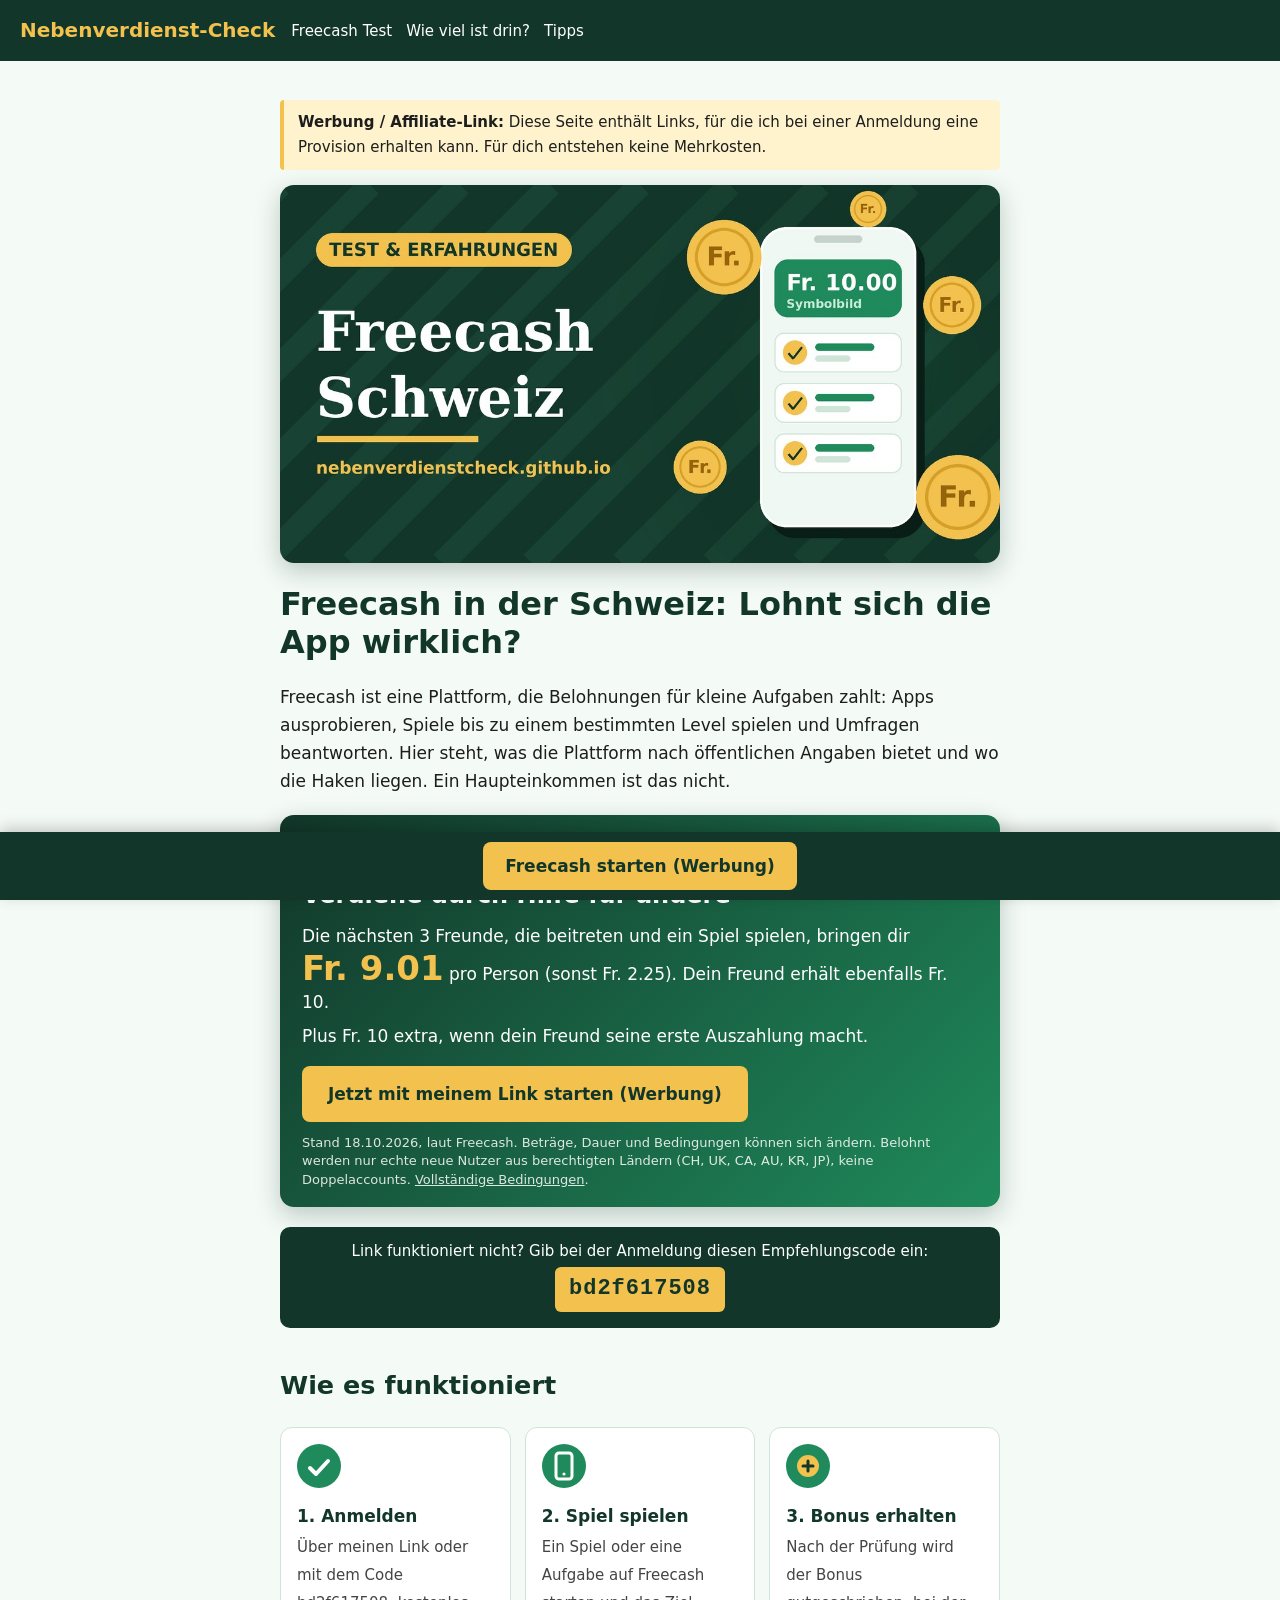
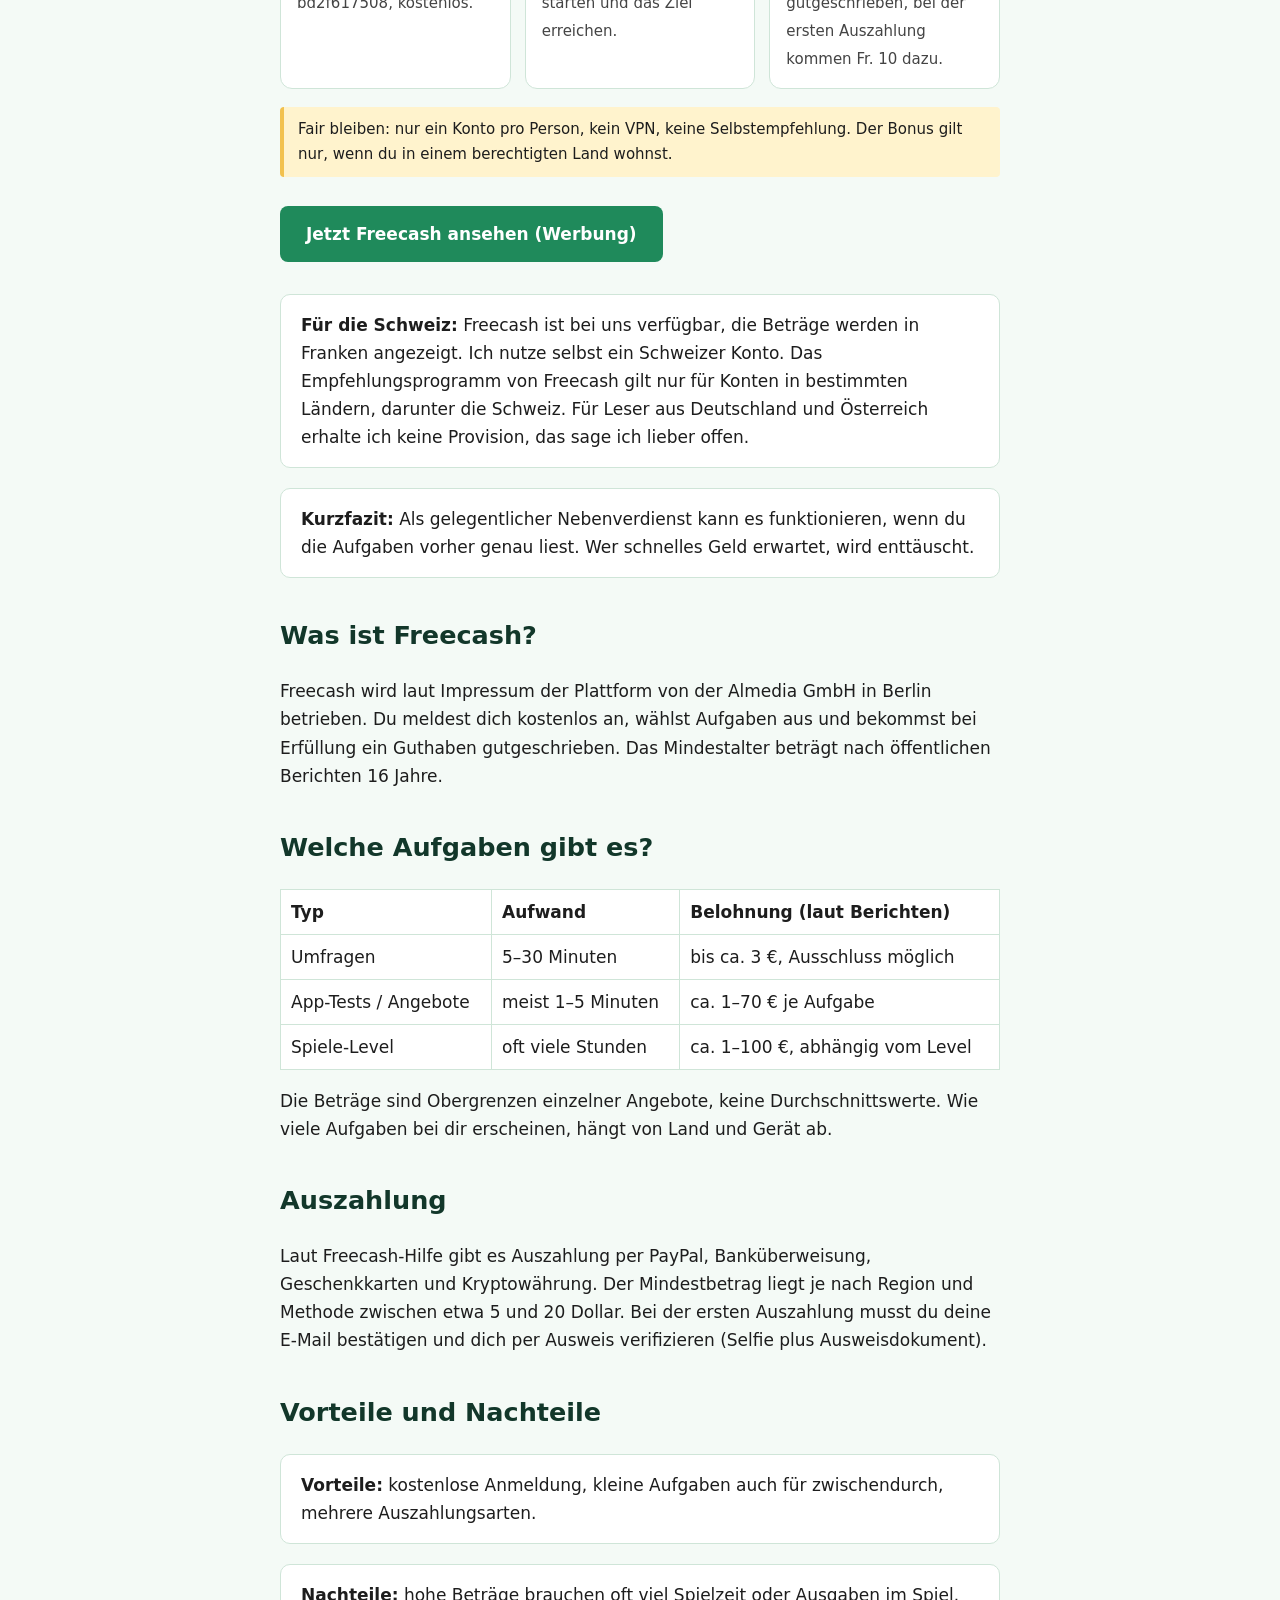
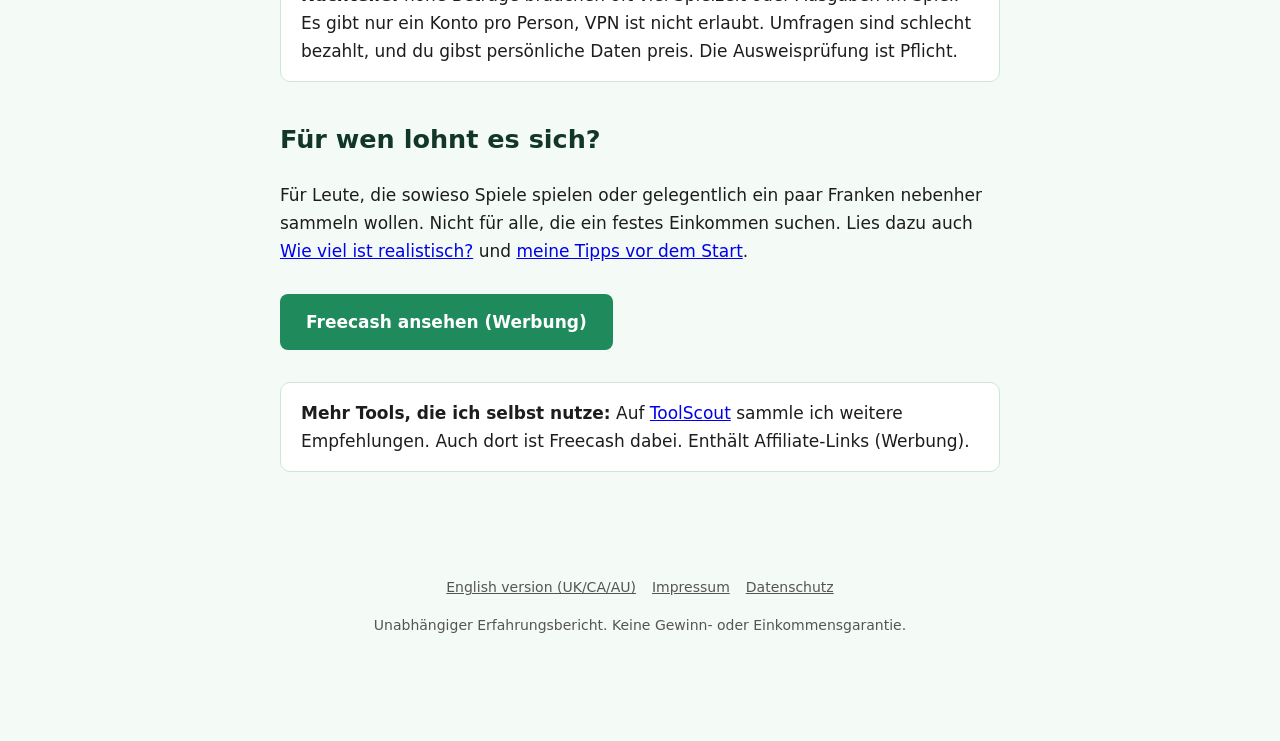
==== commit 8a3421bb: "Add files via upload" ====
--- a/index.html
+++ b/index.html
@@ -48,6 +48,7 @@
 <p>Für Leute, die sowieso Spiele spielen oder gelegentlich ein paar Franken nebenher sammeln wollen. Nicht für alle, die ein festes Einkommen suchen. Lies dazu auch <a href="verdienst.html">Wie viel ist realistisch?</a> und <a href="tipps.html">meine Tipps vor dem Start</a>.</p>
 
 <p><a class="cta" rel="nofollow sponsored noopener" href="https://freecash.com/r/bd2f617508">Freecash ansehen (Werbung)</a></p>
+<div class="box"><b>Mehr Tools, die ich selbst nutze:</b> Auf <a href="https://toolscout-de.netlify.app/" target="_blank" rel="noopener">ToolScout</a> sammle ich weitere Empfehlungen. Auch dort ist Freecash dabei. Enthält Affiliate-Links (Werbung).</div>
 </main>
 <footer translate="no"><a href="en/index.html">English version (UK/CA/AU)</a><a href="imprint.html">Impressum</a><a href="privacy.html">Datenschutz</a><p>Unabhängiger Erfahrungsbericht. Keine Gewinn- oder Einkommensgarantie.</p></footer>
 <div class="bar"><a rel="nofollow sponsored noopener" href="https://freecash.com/r/bd2f617508">Freecash starten (Werbung)</a></div>
